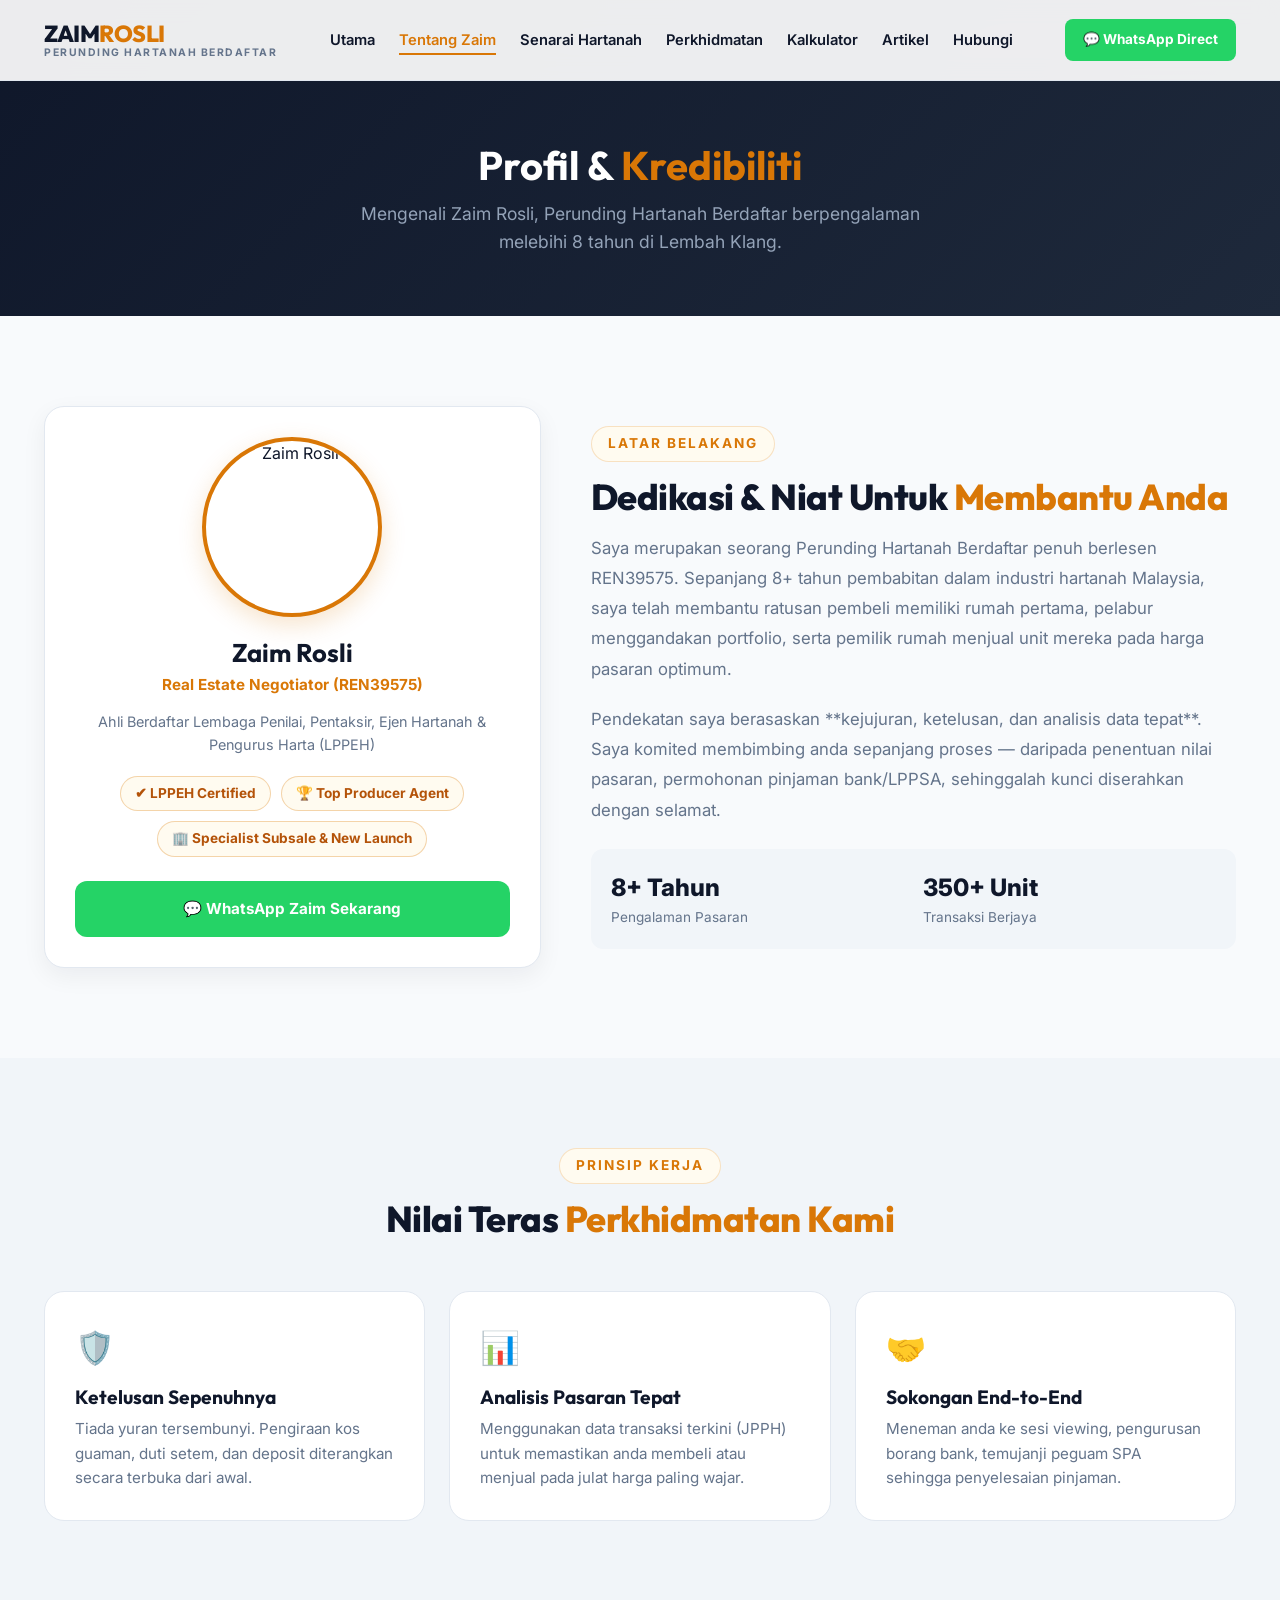
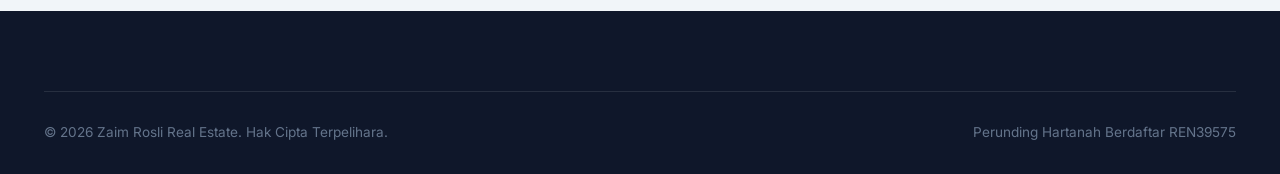
==== about.html @ 0d71c218 "initial commit: Zaim Rosli official 10-page real estate portal" ====
<!DOCTYPE html>
<html lang="ms">
<head>
  <meta charset="UTF-8">
  <meta name="viewport" content="width=device-width, initial-scale=1.0">
  <title>Tentang Zaim Rosli — Perunding Hartanah Berdaftar REN39575</title>
  <meta name="description" content="Biodata, pengalaman dan kredibiliti Zaim Rosli (REN39575) sebagai Perunding Hartanah Berdaftar di Malaysia.">
  <link rel="stylesheet" href="styles.css">
  <style>
    .profile-section {
      display: grid;
      grid-template-columns: 1fr 1.3fr;
      gap: 50px;
      align-items: center;
    }

    .profile-card-box {
      background: var(--bg-surface);
      border: 1px solid var(--border-color);
      border-radius: var(--radius-lg);
      padding: 30px;
      box-shadow: var(--shadow-md);
      text-align: center;
    }

    .profile-avatar-large {
      width: 180px;
      height: 180px;
      border-radius: 50%;
      object-fit: cover;
      margin: 0 auto 20px;
      border: 4px solid var(--accent-gold);
      box-shadow: var(--shadow-gold);
    }

    .cred-badge-list {
      display: flex;
      flex-wrap: wrap;
      gap: 10px;
      justify-content: center;
      margin-top: 20px;
    }

    .cred-badge {
      background: var(--accent-gold-light);
      border: 1px solid rgba(217, 119, 6, 0.3);
      color: var(--accent-gold-hover);
      font-size: 0.85rem;
      font-weight: 700;
      padding: 6px 14px;
      border-radius: var(--radius-full);
    }

    .values-grid {
      display: grid;
      grid-template-columns: repeat(auto-fit, minmax(260px, 1fr));
      gap: 24px;
      margin-top: 40px;
    }

    @media (max-width: 992px) {
      .profile-section {
        grid-template-columns: 1fr;
      }
    }
  </style>
</head>
<body>

  <!-- Site Header -->
  <header class="site-header">
    <div class="container nav-wrapper">
      <a href="index.html" class="logo">
        <span class="logo-main">ZAIM<span>ROSLI</span></span>
        <span class="logo-sub">Perunding Hartanah Berdaftar</span>
      </a>

      <ul class="nav-links">
        <li><a href="index.html" class="nav-link">Utama</a></li>
        <li><a href="about.html" class="nav-link active">Tentang Zaim</a></li>
        <li><a href="properties.html" class="nav-link">Senarai Hartanah</a></li>
        <li><a href="services.html" class="nav-link">Perkhidmatan</a></li>
        <li><a href="calculator.html" class="nav-link">Kalkulator</a></li>
        <li><a href="blog.html" class="nav-link">Artikel</a></li>
        <li><a href="contact.html" class="nav-link">Hubungi</a></li>
      </ul>

      <div class="nav-cta">
        <a href="https://wa.me/60108118559" target="_blank" class="btn btn-whatsapp btn-sm">💬 WhatsApp Direct</a>
        <button class="mobile-nav-toggle" id="mobile-nav-toggle" aria-label="Menu"><span></span><span></span><span></span></button>
      </div>
    </div>
  </header>

  <!-- Mobile Drawer -->
  <div class="mobile-overlay" id="mobile-overlay">
    <div class="mobile-drawer">
      <div class="mobile-drawer-header">
        <div class="logo"><span class="logo-main">ZAIM<span>ROSLI</span></span><span class="logo-sub">REN39575</span></div>
        <button class="mobile-drawer-close" id="mobile-drawer-close">&times;</button>
      </div>
      <ul class="mobile-drawer-links">
        <li><a href="index.html" class="mobile-drawer-link">🏠 Laman Utama</a></li>
        <li><a href="about.html" class="mobile-drawer-link active">👤 Tentang Zaim</a></li>
        <li><a href="properties.html" class="mobile-drawer-link">🏢 Senarai Hartanah</a></li>
        <li><a href="services.html" class="mobile-drawer-link">🛠️ Perkhidmatan</a></li>
        <li><a href="calculator.html" class="mobile-drawer-link">🧮 Kalkulator Legal Fee</a></li>
        <li><a href="blog.html" class="mobile-drawer-link">📰 Panduan & Artikel</a></li>
        <li><a href="testimonials.html" class="mobile-drawer-link">⭐ Testimoni Klien</a></li>
        <li><a href="faq.html" class="mobile-drawer-link">❓ Soalan Lazim FAQ</a></li>
        <li><a href="contact.html" class="mobile-drawer-link">📞 Hubungi Kami</a></li>
      </ul>
    </div>
  </div>

  <!-- Page Hero Banner -->
  <section class="page-hero">
    <div class="container">
      <h1>Profil & <span>Kredibiliti</span></h1>
      <p>Mengenali Zaim Rosli, Perunding Hartanah Berdaftar berpengalaman melebihi 8 tahun di Lembah Klang.</p>
    </div>
  </section>

  <!-- Profile Detail Section -->
  <section class="section">
    <div class="container profile-section">
      <div class="profile-card-box">
        <img src="https://images.unsplash.com/photo-1560250097-0b93528c311a?auto=format&fit=crop&w=600&q=80" alt="Zaim Rosli" class="profile-avatar-large">
        <h2 style="font-size: 1.6rem; margin-bottom: 4px;">Zaim Rosli</h2>
        <p style="color: var(--accent-gold); font-weight: 700; font-size: 0.95rem; margin-bottom: 12px;">Real Estate Negotiator (REN39575)</p>
        <p style="color: var(--text-muted); font-size: 0.9rem;">Ahli Berdaftar Lembaga Penilai, Pentaksir, Ejen Hartanah & Pengurus Harta (LPPEH)</p>
        
        <div class="cred-badge-list">
          <span class="cred-badge">✔ LPPEH Certified</span>
          <span class="cred-badge">🏆 Top Producer Agent</span>
          <span class="cred-badge">🏢 Specialist Subsale & New Launch</span>
        </div>

        <a href="https://wa.me/60108118559" target="_blank" class="btn btn-whatsapp" style="width: 100%; margin-top: 24px;">
          💬 WhatsApp Zaim Sekarang
        </a>
      </div>

      <div>
        <span class="section-subtitle">LATAR BELAKANG</span>
        <h2 class="section-title">Dedikasi & Niat Untuk <span>Membantu Anda</span></h2>
        <p style="font-size: 1.05rem; color: var(--text-muted); margin-bottom: 20px; line-height: 1.8;">
          Saya merupakan seorang Perunding Hartanah Berdaftar penuh berlesen REN39575. Sepanjang 8+ tahun pembabitan dalam industri hartanah Malaysia, saya telah membantu ratusan pembeli memiliki rumah pertama, pelabur menggandakan portfolio, serta pemilik rumah menjual unit mereka pada harga pasaran optimum.
        </p>
        <p style="font-size: 1.05rem; color: var(--text-muted); margin-bottom: 24px; line-height: 1.8;">
          Pendekatan saya berasaskan **kejujuran, ketelusan, dan analisis data tepat**. Saya komited membimbing anda sepanjang proses — daripada penentuan nilai pasaran, permohonan pinjaman bank/LPPSA, sehinggalah kunci diserahkan dengan selamat.
        </p>

        <div style="display: grid; grid-template-columns: 1fr 1fr; gap: 20px; padding: 20px; background: var(--bg-alt); border-radius: var(--radius-md);">
          <div>
            <div style="font-size: 1.5rem; font-weight: 800; color: var(--primary-navy);">8+ Tahun</div>
            <div style="font-size: 0.85rem; color: var(--text-muted);">Pengalaman Pasaran</div>
          </div>
          <div>
            <div style="font-size: 1.5rem; font-weight: 800; color: var(--primary-navy);">350+ Unit</div>
            <div style="font-size: 0.85rem; color: var(--text-muted);">Transaksi Berjaya</div>
          </div>
        </div>
      </div>
    </div>
  </section>

  <!-- Core Values -->
  <section class="section section-alt">
    <div class="container">
      <div class="section-header">
        <span class="section-subtitle">PRINSIP KERJA</span>
        <h2 class="section-title">Nilai Teras <span>Perkhidmatan Kami</span></h2>
      </div>

      <div class="values-grid">
        <div style="background: #fff; padding: 30px; border-radius: var(--radius-lg); border: 1px solid var(--border-color);">
          <div style="font-size: 2rem; margin-bottom: 12px;">🛡️</div>
          <h3 style="font-size: 1.2rem; margin-bottom: 8px;">Ketelusan Sepenuhnya</h3>
          <p style="color: var(--text-muted); font-size: 0.95rem;">Tiada yuran tersembunyi. Pengiraan kos guaman, duti setem, dan deposit diterangkan secara terbuka dari awal.</p>
        </div>
        <div style="background: #fff; padding: 30px; border-radius: var(--radius-lg); border: 1px solid var(--border-color);">
          <div style="font-size: 2rem; margin-bottom: 12px;">📊</div>
          <h3 style="font-size: 1.2rem; margin-bottom: 8px;">Analisis Pasaran Tepat</h3>
          <p style="color: var(--text-muted); font-size: 0.95rem;">Menggunakan data transaksi terkini (JPPH) untuk memastikan anda membeli atau menjual pada julat harga paling wajar.</p>
        </div>
        <div style="background: #fff; padding: 30px; border-radius: var(--radius-lg); border: 1px solid var(--border-color);">
          <div style="font-size: 2rem; margin-bottom: 12px;">🤝</div>
          <h3 style="font-size: 1.2rem; margin-bottom: 8px;">Sokongan End-to-End</h3>
          <p style="color: var(--text-muted); font-size: 0.95rem;">Meneman anda ke sesi viewing, pengurusan borang bank, temujanji peguam SPA sehingga penyelesaian pinjaman.</p>
        </div>
      </div>
    </div>
  </section>

  <!-- Site Footer -->
  <footer class="site-footer">
    <div class="container">
      <div class="footer-bottom">
        <div>&copy; 2026 Zaim Rosli Real Estate. Hak Cipta Terpelihara.</div>
        <div>Perunding Hartanah Berdaftar REN39575</div>
      </div>
    </div>
  </footer>

  <script src="app.js"></script>
</body>
</html>
---- styles.css ----
/* ==========================================================================
   ZAIM ROSLI OFFICIAL REAL ESTATE PORTAL — DESIGN SYSTEM STYLES
   Color Palette: Pure Clean Light (#f8fafc), Slate Charcoal (#0f172a), Warm Gold Accent (#d97706)
   ========================================================================== */

@import url('https://fonts.googleapis.com/css2?family=Inter:wght@300;400;500;600;700;800&family=Outfit:wght@400;500;600;700;800&display=swap');

:root {
  --bg-primary: #f8fafc;
  --bg-surface: #ffffff;
  --bg-surface-elevated: #ffffff;
  --bg-alt: #f1f5f9;
  
  --text-main: #0f172a;
  --text-muted: #64748b;
  --text-light: #94a3b8;
  
  --accent-gold: #d97706;
  --accent-gold-hover: #b45309;
  --accent-gold-light: #fffbf0;
  
  --primary-navy: #0f172a;
  --primary-navy-hover: #1e293b;
  
  --border-color: #e2e8f0;
  --border-focus: #cbd5e1;
  
  --shadow-sm: 0 2px 4px rgba(15, 23, 42, 0.03);
  --shadow-md: 0 8px 24px rgba(15, 23, 42, 0.06);
  --shadow-lg: 0 16px 40px rgba(15, 23, 42, 0.1);
  --shadow-gold: 0 8px 24px rgba(217, 119, 6, 0.2);
  
  --radius-sm: 8px;
  --radius-md: 12px;
  --radius-lg: 20px;
  --radius-full: 9999px;
  
  --transition: all 0.3s cubic-bezier(0.16, 1, 0.3, 1);
  --font-body: 'Inter', -apple-system, BlinkMacSystemFont, sans-serif;
  --font-heading: 'Outfit', sans-serif;
}

/* Reset & Global Base */
*, *::before, *::after {
  box-sizing: border-box;
  margin: 0;
  padding: 0;
}

html {
  scroll-behavior: smooth;
  font-size: 16px;
}

body {
  font-family: var(--font-body);
  background-color: var(--bg-primary);
  color: var(--text-main);
  line-height: 1.6;
  overflow-x: hidden;
  -webkit-font-smoothing: antialiased;
}

h1, h2, h3, h4, h5, h6 {
  font-family: var(--font-heading);
  color: var(--text-main);
  line-height: 1.25;
  font-weight: 700;
}

a {
  color: inherit;
  text-decoration: none;
  transition: var(--transition);
}

img {
  max-width: 100%;
  height: auto;
  display: block;
}

button, input, select, textarea {
  font-family: inherit;
  font-size: inherit;
}

/* Container */
.container {
  width: 100%;
  max-width: 1240px;
  margin: 0 auto;
  padding: 0 24px;
}

/* Section Helper */
.section {
  padding: 90px 0;
}

.section-alt {
  background-color: var(--bg-alt);
}

.section-header {
  text-align: center;
  max-width: 680px;
  margin: 0 auto 50px;
}

.section-subtitle {
  display: inline-block;
  font-size: 0.85rem;
  font-weight: 700;
  text-transform: uppercase;
  letter-spacing: 2px;
  color: var(--accent-gold);
  background: var(--accent-gold-light);
  padding: 6px 16px;
  border-radius: var(--radius-full);
  border: 1px solid rgba(217, 119, 6, 0.2);
  margin-bottom: 12px;
}

.section-title {
  font-size: 2.25rem;
  font-weight: 800;
  color: var(--text-main);
  margin-bottom: 14px;
  letter-spacing: -0.5px;
}

.section-title span {
  color: var(--accent-gold);
}

.section-description {
  font-size: 1.05rem;
  color: var(--text-muted);
}

/* Buttons */
.btn {
  display: inline-flex;
  align-items: center;
  justify-content: center;
  gap: 8px;
  padding: 14px 28px;
  font-weight: 700;
  font-size: 0.95rem;
  border-radius: var(--radius-md);
  border: 2px solid transparent;
  cursor: pointer;
  transition: var(--transition);
  white-space: nowrap;
}

.btn-primary {
  background: var(--primary-navy);
  color: #ffffff;
}

.btn-primary:hover {
  background: var(--primary-navy-hover);
  transform: translateY(-2px);
  box-shadow: var(--shadow-md);
}

.btn-accent {
  background: var(--accent-gold);
  color: #ffffff;
}

.btn-accent:hover {
  background: var(--accent-gold-hover);
  transform: translateY(-2px);
  box-shadow: var(--shadow-gold);
}

.btn-outline {
  background: transparent;
  border-color: var(--border-color);
  color: var(--text-main);
}

.btn-outline:hover {
  border-color: var(--primary-navy);
  background: var(--primary-navy);
  color: #ffffff;
}

.btn-whatsapp {
  background: #25d366;
  color: #ffffff;
}

.btn-whatsapp:hover {
  background: #128c7e;
  transform: translateY(-2px);
  box-shadow: 0 8px 24px rgba(37, 211, 102, 0.3);
}

.btn-sm {
  padding: 8px 16px;
  font-size: 0.85rem;
  border-radius: var(--radius-sm);
}

/* Navigation Bar */
header.site-header {
  position: fixed;
  top: 0;
  left: 0;
  width: 100%;
  z-index: 1000;
  background: rgba(255, 255, 255, 0.92);
  backdrop-filter: blur(12px);
  -webkit-backdrop-filter: blur(12px);
  border-bottom: 1px solid var(--border-color);
  transition: var(--transition);
}

.nav-wrapper {
  display: flex;
  align-items: center;
  justify-content: space-between;
  height: 80px;
}

.logo {
  display: flex;
  flex-direction: column;
  line-height: 1;
}

.logo-main {
  font-family: var(--font-heading);
  font-size: 1.45rem;
  font-weight: 800;
  color: var(--text-main);
  letter-spacing: -0.5px;
}

.logo-main span {
  color: var(--accent-gold);
}

.logo-sub {
  font-size: 0.65rem;
  font-weight: 700;
  text-transform: uppercase;
  letter-spacing: 1.5px;
  color: var(--text-muted);
  margin-top: 3px;
}

.nav-links {
  display: flex;
  align-items: center;
  gap: 24px;
  list-style: none;
}

.nav-link {
  font-size: 0.92rem;
  font-weight: 600;
  color: var(--text-main);
  position: relative;
  padding: 6px 0;
}

.nav-link::after {
  content: '';
  position: absolute;
  bottom: 0;
  left: 0;
  width: 0;
  height: 2px;
  background: var(--accent-gold);
  transition: var(--transition);
}

.nav-link:hover, .nav-link.active {
  color: var(--accent-gold);
}

.nav-link:hover::after, .nav-link.active::after {
  width: 100%;
}

.nav-cta {
  display: flex;
  align-items: center;
  gap: 12px;
}

.mobile-nav-toggle {
  display: none;
  background: none;
  border: none;
  cursor: pointer;
  padding: 8px;
  z-index: 1001;
}

.mobile-nav-toggle span {
  display: block;
  width: 24px;
  height: 2px;
  background: var(--text-main);
  margin: 5px 0;
  transition: var(--transition);
}

/* Mobile Drawer Overlay */
.mobile-overlay {
  position: fixed;
  top: 0;
  left: 0;
  width: 100%;
  height: 100%;
  background: rgba(15, 23, 42, 0.6);
  backdrop-filter: blur(8px);
  z-index: 1002;
  opacity: 0;
  pointer-events: none;
  transition: var(--transition);
}

.mobile-overlay.active {
  opacity: 1;
  pointer-events: auto;
}

.mobile-drawer {
  position: absolute;
  top: 0;
  right: -320px;
  width: 300px;
  height: 100%;
  background: #ffffff;
  padding: 30px 24px;
  display: flex;
  flex-direction: column;
  justify-content: space-between;
  transition: right 0.3s cubic-bezier(0.16, 1, 0.3, 1);
  box-shadow: -10px 0 30px rgba(0,0,0,0.15);
}

.mobile-overlay.active .mobile-drawer {
  right: 0;
}

.mobile-drawer-header {
  display: flex;
  justify-content: space-between;
  align-items: center;
  padding-bottom: 20px;
  border-bottom: 1px solid var(--border-color);
}

.mobile-drawer-close {
  background: none;
  border: none;
  font-size: 1.8rem;
  color: var(--text-muted);
  cursor: pointer;
}

.mobile-drawer-links {
  display: flex;
  flex-direction: column;
  gap: 12px;
  margin-top: 20px;
  list-style: none;
  flex: 1;
  overflow-y: auto;
}

.mobile-drawer-link {
  font-size: 1rem;
  font-weight: 700;
  color: var(--text-main);
  padding: 10px 14px;
  border-radius: var(--radius-sm);
  display: block;
}

.mobile-drawer-link.active, .mobile-drawer-link:hover {
  background: var(--accent-gold-light);
  color: var(--accent-gold);
}

/* Page Header Hero Banner for Inner Pages */
.page-hero {
  padding: 140px 0 60px;
  background: linear-gradient(135deg, #0f172a 0%, #1e293b 100%);
  color: #ffffff;
  text-align: center;
}

.page-hero h1 {
  font-size: 2.5rem;
  color: #ffffff;
  margin-bottom: 10px;
}

.page-hero h1 span {
  color: var(--accent-gold);
}

.page-hero p {
  color: #94a3b8;
  font-size: 1.1rem;
  max-width: 600px;
  margin: 0 auto;
}

/* Property Card Component */
.property-card {
  background: var(--bg-surface);
  border: 1px solid var(--border-color);
  border-radius: var(--radius-lg);
  overflow: hidden;
  transition: var(--transition);
  display: flex;
  flex-direction: column;
  box-shadow: var(--shadow-sm);
}

.property-card:hover {
  transform: translateY(-6px);
  box-shadow: var(--shadow-md);
  border-color: var(--border-focus);
}

.property-thumb-wrap {
  position: relative;
  aspect-ratio: 16 / 10;
  overflow: hidden;
}

.property-thumb {
  width: 100%;
  height: 100%;
  object-fit: cover;
  transition: transform 0.5s ease;
}

.property-card:hover .property-thumb {
  transform: scale(1.05);
}

.property-badge {
  position: absolute;
  top: 14px;
  left: 14px;
  padding: 5px 12px;
  font-size: 0.75rem;
  font-weight: 800;
  border-radius: var(--radius-full);
  text-transform: uppercase;
  letter-spacing: 1px;
}

.badge-sale {
  background: var(--primary-navy);
  color: #ffffff;
}

.badge-rent {
  background: var(--accent-gold);
  color: #ffffff;
}

.property-region-badge {
  position: absolute;
  top: 14px;
  right: 14px;
  padding: 4px 10px;
  font-size: 0.75rem;
  font-weight: 700;
  border-radius: var(--radius-sm);
  background: rgba(15, 23, 42, 0.75);
  color: #ffffff;
  backdrop-filter: blur(4px);
}

.property-content {
  padding: 20px;
  display: flex;
  flex-direction: column;
  flex: 1;
}

.property-price {
  font-family: var(--font-heading);
  font-size: 1.35rem;
  font-weight: 800;
  color: var(--accent-gold);
  margin-bottom: 6px;
}

.property-title {
  font-size: 1.1rem;
  font-weight: 700;
  color: var(--text-main);
  margin-bottom: 8px;
  display: -webkit-box;
  -webkit-line-clamp: 2;
  -webkit-box-orient: vertical;
  overflow: hidden;
}

.property-location {
  font-size: 0.85rem;
  color: var(--text-muted);
  display: flex;
  align-items: center;
  gap: 6px;
  margin-bottom: 16px;
}

.property-specs-row {
  display: flex;
  align-items: center;
  justify-content: space-between;
  padding-top: 14px;
  border-top: 1px solid var(--border-color);
  margin-top: auto;
  font-size: 0.85rem;
  color: var(--text-muted);
  font-weight: 600;
}

.property-spec-item {
  display: flex;
  align-items: center;
  gap: 5px;
}

/* Footer */
footer.site-footer {
  background: var(--primary-navy);
  color: #ffffff;
  padding: 80px 0 30px;
  margin-top: auto;
}

.footer-grid {
  display: grid;
  grid-template-columns: 2fr 1fr 1fr 1.5fr;
  gap: 40px;
  margin-bottom: 60px;
}

.footer-brand p {
  color: #94a3b8;
  margin-top: 16px;
  font-size: 0.95rem;
  max-width: 320px;
}

.footer-title {
  font-size: 1.1rem;
  font-weight: 700;
  color: #ffffff;
  margin-bottom: 20px;
}

.footer-links {
  list-style: none;
  display: flex;
  flex-direction: column;
  gap: 12px;
}

.footer-links a {
  color: #94a3b8;
  font-size: 0.9rem;
}

.footer-links a:hover {
  color: var(--accent-gold);
}

.footer-contact-item {
  display: flex;
  align-items: flex-start;
  gap: 12px;
  color: #94a3b8;
  font-size: 0.9rem;
  margin-bottom: 14px;
}

.footer-bottom {
  padding-top: 30px;
  border-top: 1px solid rgba(255, 255, 255, 0.1);
  display: flex;
  align-items: center;
  justify-content: space-between;
  font-size: 0.85rem;
  color: #64748b;
  flex-wrap: wrap;
  gap: 16px;
}

/* Responsiveness */
@media (max-width: 1100px) {
  .nav-links {
    gap: 16px;
  }
}

@media (max-width: 992px) {
  .footer-grid {
    grid-template-columns: 1fr 1fr;
  }
}

@media (max-width: 900px) {
  .nav-links, .nav-cta .btn {
    display: none;
  }
  
  .mobile-nav-toggle {
    display: block;
  }
}

@media (max-width: 768px) {
  .section {
    padding: 60px 0;
  }
  
  .section-title {
    font-size: 1.75rem;
  }
  
  .footer-grid {
    grid-template-columns: 1fr;
    gap: 30px;
  }
  
  .footer-bottom {
    flex-direction: column;
    text-align: center;
  }
}
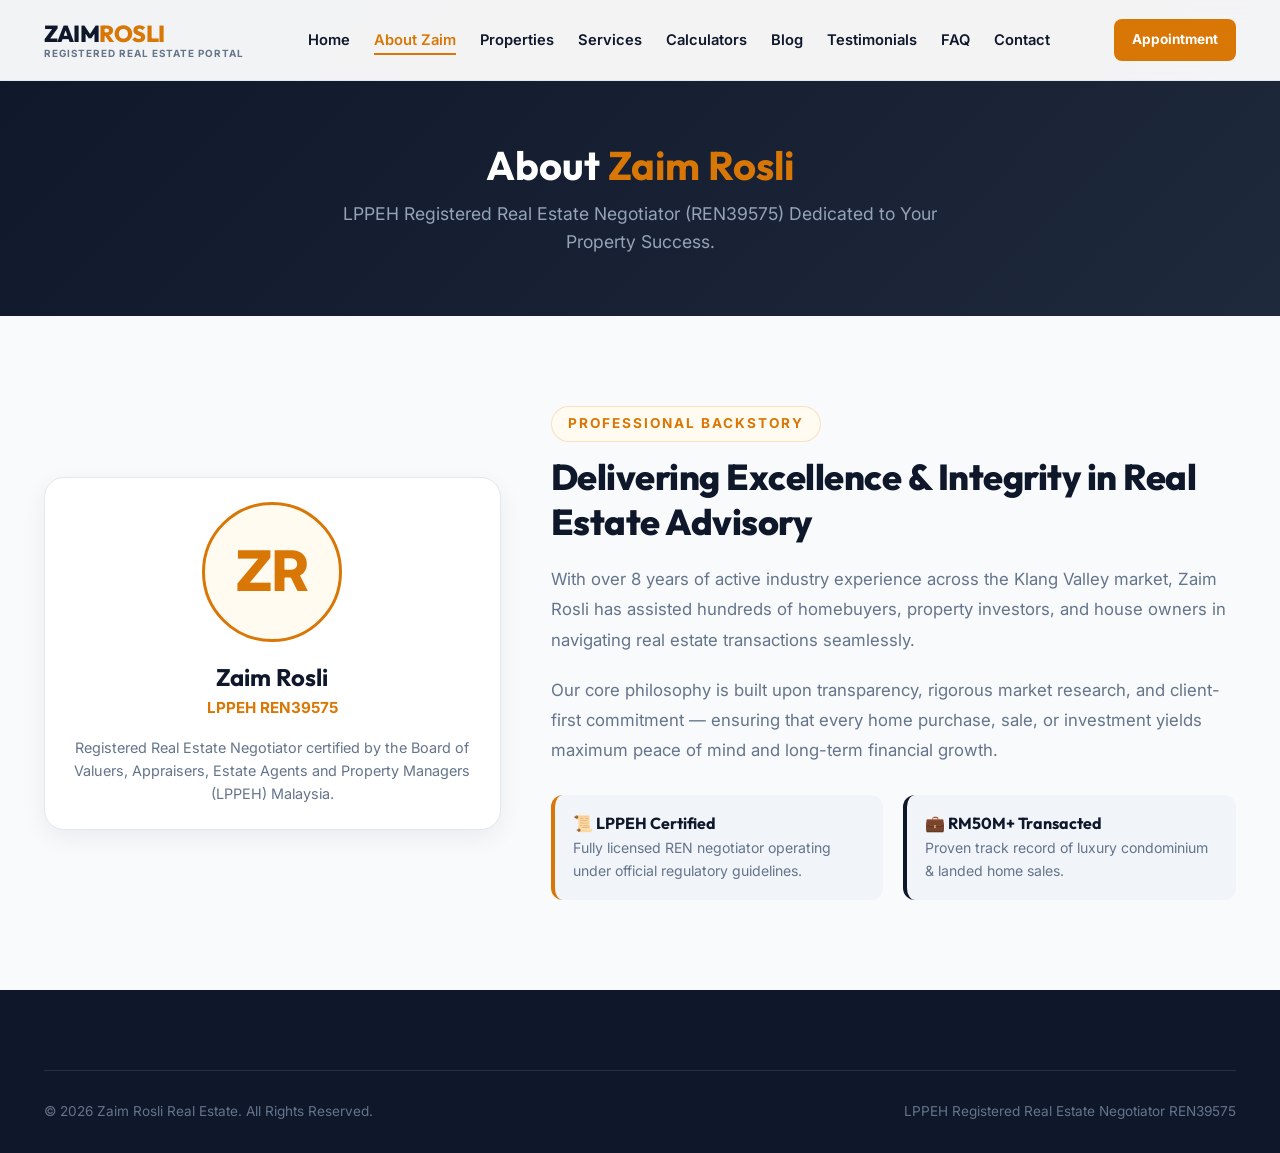
==== commit 3953f2b7: "refactor: translate all 10 pages and admin portal to 100% English & refine login page UI" ====
--- a/about.html
+++ b/about.html
@@ -1,114 +1,66 @@
 <!DOCTYPE html>
-<html lang="ms">
+<html lang="en">
 <head>
   <meta charset="UTF-8">
   <meta name="viewport" content="width=device-width, initial-scale=1.0">
-  <title>Tentang Zaim Rosli — Perunding Hartanah Berdaftar REN39575</title>
-  <meta name="description" content="Biodata, pengalaman dan kredibiliti Zaim Rosli (REN39575) sebagai Perunding Hartanah Berdaftar di Malaysia.">
+  <title>About Zaim Rosli — Registered Real Estate Negotiator REN39575</title>
+  <meta name="description" content="Learn about Zaim Rosli (REN39575), a licensed real estate negotiator specializing in Kuala Lumpur & Selangor residential properties.">
   <link rel="stylesheet" href="styles.css">
-  <style>
-    .profile-section {
-      display: grid;
-      grid-template-columns: 1fr 1.3fr;
-      gap: 50px;
-      align-items: center;
-    }
-
-    .profile-card-box {
-      background: var(--bg-surface);
-      border: 1px solid var(--border-color);
-      border-radius: var(--radius-lg);
-      padding: 30px;
-      box-shadow: var(--shadow-md);
-      text-align: center;
-    }
-
-    .profile-avatar-large {
-      width: 180px;
-      height: 180px;
-      border-radius: 50%;
-      object-fit: cover;
-      margin: 0 auto 20px;
-      border: 4px solid var(--accent-gold);
-      box-shadow: var(--shadow-gold);
-    }
-
-    .cred-badge-list {
-      display: flex;
-      flex-wrap: wrap;
-      gap: 10px;
-      justify-content: center;
-      margin-top: 20px;
-    }
-
-    .cred-badge {
-      background: var(--accent-gold-light);
-      border: 1px solid rgba(217, 119, 6, 0.3);
-      color: var(--accent-gold-hover);
-      font-size: 0.85rem;
-      font-weight: 700;
-      padding: 6px 14px;
-      border-radius: var(--radius-full);
-    }
-
-    .values-grid {
-      display: grid;
-      grid-template-columns: repeat(auto-fit, minmax(260px, 1fr));
-      gap: 24px;
-      margin-top: 40px;
-    }
-
-    @media (max-width: 992px) {
-      .profile-section {
-        grid-template-columns: 1fr;
-      }
-    }
-  </style>
 </head>
 <body>
 
-  <!-- Site Header -->
+  <!-- Site Navigation Header -->
   <header class="site-header">
     <div class="container nav-wrapper">
       <a href="index.html" class="logo">
         <span class="logo-main">ZAIM<span>ROSLI</span></span>
-        <span class="logo-sub">Perunding Hartanah Berdaftar</span>
+        <span class="logo-sub">REGISTERED REAL ESTATE PORTAL</span>
       </a>
 
       <ul class="nav-links">
-        <li><a href="index.html" class="nav-link">Utama</a></li>
-        <li><a href="about.html" class="nav-link active">Tentang Zaim</a></li>
-        <li><a href="properties.html" class="nav-link">Senarai Hartanah</a></li>
-        <li><a href="services.html" class="nav-link">Perkhidmatan</a></li>
-        <li><a href="calculator.html" class="nav-link">Kalkulator</a></li>
-        <li><a href="blog.html" class="nav-link">Artikel</a></li>
-        <li><a href="contact.html" class="nav-link">Hubungi</a></li>
+        <li><a href="index.html" class="nav-link">Home</a></li>
+        <li><a href="about.html" class="nav-link active">About Zaim</a></li>
+        <li><a href="properties.html" class="nav-link">Properties</a></li>
+        <li><a href="services.html" class="nav-link">Services</a></li>
+        <li><a href="calculator.html" class="nav-link">Calculators</a></li>
+        <li><a href="blog.html" class="nav-link">Blog</a></li>
+        <li><a href="testimonials.html" class="nav-link">Testimonials</a></li>
+        <li><a href="faq.html" class="nav-link">FAQ</a></li>
+        <li><a href="contact.html" class="nav-link">Contact</a></li>
       </ul>
 
       <div class="nav-cta">
-        <a href="https://wa.me/60108118559" target="_blank" class="btn btn-whatsapp btn-sm">💬 WhatsApp Direct</a>
-        <button class="mobile-nav-toggle" id="mobile-nav-toggle" aria-label="Menu"><span></span><span></span><span></span></button>
+        <a href="contact.html" class="btn btn-accent btn-sm">Appointment</a>
+        <button class="mobile-nav-toggle" aria-label="Toggle Navigation Menu">
+          <span></span>
+          <span></span>
+          <span></span>
+        </button>
       </div>
     </div>
   </header>
 
-  <!-- Mobile Drawer -->
-  <div class="mobile-overlay" id="mobile-overlay">
+  <!-- Mobile Drawer Overlay -->
+  <div class="mobile-overlay">
     <div class="mobile-drawer">
       <div class="mobile-drawer-header">
-        <div class="logo"><span class="logo-main">ZAIM<span>ROSLI</span></span><span class="logo-sub">REN39575</span></div>
-        <button class="mobile-drawer-close" id="mobile-drawer-close">&times;</button>
+        <div class="logo">
+          <span class="logo-main">ZAIM<span>ROSLI</span></span>
+          <span class="logo-sub">REN39575</span>
+        </div>
+        <button class="mobile-drawer-close">&times;</button>
       </div>
+
       <ul class="mobile-drawer-links">
-        <li><a href="index.html" class="mobile-drawer-link">🏠 Laman Utama</a></li>
-        <li><a href="about.html" class="mobile-drawer-link active">👤 Tentang Zaim</a></li>
-        <li><a href="properties.html" class="mobile-drawer-link">🏢 Senarai Hartanah</a></li>
-        <li><a href="services.html" class="mobile-drawer-link">🛠️ Perkhidmatan</a></li>
-        <li><a href="calculator.html" class="mobile-drawer-link">🧮 Kalkulator Legal Fee</a></li>
-        <li><a href="blog.html" class="mobile-drawer-link">📰 Panduan & Artikel</a></li>
-        <li><a href="testimonials.html" class="mobile-drawer-link">⭐ Testimoni Klien</a></li>
-        <li><a href="faq.html" class="mobile-drawer-link">❓ Soalan Lazim FAQ</a></li>
-        <li><a href="contact.html" class="mobile-drawer-link">📞 Hubungi Kami</a></li>
+        <li><a href="index.html" class="mobile-drawer-link">Home</a></li>
+        <li><a href="about.html" class="mobile-drawer-link active">About Zaim</a></li>
+        <li><a href="properties.html" class="mobile-drawer-link">Properties</a></li>
+        <li><a href="services.html" class="mobile-drawer-link">Services</a></li>
+        <li><a href="calculator.html" class="mobile-drawer-link">Calculators</a></li>
+        <li><a href="blog.html" class="mobile-drawer-link">Blog</a></li>
+        <li><a href="testimonials.html" class="mobile-drawer-link">Testimonials</a></li>
+        <li><a href="faq.html" class="mobile-drawer-link">FAQ</a></li>
+        <li><a href="contact.html" class="mobile-drawer-link">Contact</a></li>
       </ul>
     </div>
   </div>
@@ -116,79 +68,51 @@
   <!-- Page Hero Banner -->
   <section class="page-hero">
     <div class="container">
-      <h1>Profil & <span>Kredibiliti</span></h1>
-      <p>Mengenali Zaim Rosli, Perunding Hartanah Berdaftar berpengalaman melebihi 8 tahun di Lembah Klang.</p>
+      <h1>About <span>Zaim Rosli</span></h1>
+      <p>LPPEH Registered Real Estate Negotiator (REN39575) Dedicated to Your Property Success.</p>
     </div>
   </section>
 
-  <!-- Profile Detail Section -->
+  <!-- Profile Content Section -->
   <section class="section">
-    <div class="container profile-section">
-      <div class="profile-card-box">
-        <img src="https://images.unsplash.com/photo-1560250097-0b93528c311a?auto=format&fit=crop&w=600&q=80" alt="Zaim Rosli" class="profile-avatar-large">
-        <h2 style="font-size: 1.6rem; margin-bottom: 4px;">Zaim Rosli</h2>
-        <p style="color: var(--accent-gold); font-weight: 700; font-size: 0.95rem; margin-bottom: 12px;">Real Estate Negotiator (REN39575)</p>
-        <p style="color: var(--text-muted); font-size: 0.9rem;">Ahli Berdaftar Lembaga Penilai, Pentaksir, Ejen Hartanah & Pengurus Harta (LPPEH)</p>
+    <div class="container">
+      <div style="display: grid; grid-template-columns: 1fr 1.5fr; gap: 50px; align-items: center;">
         
-        <div class="cred-badge-list">
-          <span class="cred-badge">✔ LPPEH Certified</span>
-          <span class="cred-badge">🏆 Top Producer Agent</span>
-          <span class="cred-badge">🏢 Specialist Subsale & New Launch</span>
+        <div>
+          <div style="background: #ffffff; padding: 24px; border-radius: var(--radius-lg); border: 1px solid var(--border-color); box-shadow: var(--shadow-md); text-align: center;">
+            <div style="width: 140px; height: 140px; border-radius: 50%; background: var(--accent-gold-light); margin: 0 auto 20px; display: flex; align-items: center; justify-content: center; font-size: 3.5rem; font-weight: 800; color: var(--accent-gold); border: 3px solid var(--accent-gold);">
+              ZR
+            </div>
+            <h2 style="font-size: 1.5rem; margin-bottom: 4px;">Zaim Rosli</h2>
+            <div style="color: var(--accent-gold); font-weight: 700; font-size: 0.95rem; margin-bottom: 16px;">LPPEH REN39575</div>
+            <p style="color: var(--text-muted); font-size: 0.9rem; line-height: 1.6;">
+              Registered Real Estate Negotiator certified by the Board of Valuers, Appraisers, Estate Agents and Property Managers (LPPEH) Malaysia.
+            </p>
+          </div>
         </div>
 
-        <a href="https://wa.me/60108118559" target="_blank" class="btn btn-whatsapp" style="width: 100%; margin-top: 24px;">
-          💬 WhatsApp Zaim Sekarang
-        </a>
-      </div>
+        <div>
+          <span class="section-subtitle">PROFESSIONAL BACKSTORY</span>
+          <h2 class="section-title" style="margin-bottom: 20px;">Delivering Excellence & Integrity in Real Estate Advisory</h2>
+          <p style="color: var(--text-muted); font-size: 1.05rem; line-height: 1.8; margin-bottom: 20px;">
+            With over 8 years of active industry experience across the Klang Valley market, Zaim Rosli has assisted hundreds of homebuyers, property investors, and house owners in navigating real estate transactions seamlessly.
+          </p>
+          <p style="color: var(--text-muted); font-size: 1.05rem; line-height: 1.8; margin-bottom: 30px;">
+            Our core philosophy is built upon transparency, rigorous market research, and client-first commitment — ensuring that every home purchase, sale, or investment yields maximum peace of mind and long-term financial growth.
+          </p>
 
-      <div>
-        <span class="section-subtitle">LATAR BELAKANG</span>
-        <h2 class="section-title">Dedikasi & Niat Untuk <span>Membantu Anda</span></h2>
-        <p style="font-size: 1.05rem; color: var(--text-muted); margin-bottom: 20px; line-height: 1.8;">
-          Saya merupakan seorang Perunding Hartanah Berdaftar penuh berlesen REN39575. Sepanjang 8+ tahun pembabitan dalam industri hartanah Malaysia, saya telah membantu ratusan pembeli memiliki rumah pertama, pelabur menggandakan portfolio, serta pemilik rumah menjual unit mereka pada harga pasaran optimum.
-        </p>
-        <p style="font-size: 1.05rem; color: var(--text-muted); margin-bottom: 24px; line-height: 1.8;">
-          Pendekatan saya berasaskan **kejujuran, ketelusan, dan analisis data tepat**. Saya komited membimbing anda sepanjang proses — daripada penentuan nilai pasaran, permohonan pinjaman bank/LPPSA, sehinggalah kunci diserahkan dengan selamat.
-        </p>
-
-        <div style="display: grid; grid-template-columns: 1fr 1fr; gap: 20px; padding: 20px; background: var(--bg-alt); border-radius: var(--radius-md);">
-          <div>
-            <div style="font-size: 1.5rem; font-weight: 800; color: var(--primary-navy);">8+ Tahun</div>
-            <div style="font-size: 0.85rem; color: var(--text-muted);">Pengalaman Pasaran</div>
-          </div>
-          <div>
-            <div style="font-size: 1.5rem; font-weight: 800; color: var(--primary-navy);">350+ Unit</div>
-            <div style="font-size: 0.85rem; color: var(--text-muted);">Transaksi Berjaya</div>
+          <div style="display: grid; grid-template-columns: 1fr 1fr; gap: 20px;">
+            <div style="background: var(--bg-alt); padding: 18px; border-radius: var(--radius-md); border-left: 4px solid var(--accent-gold);">
+              <h4 style="font-size: 1rem; margin-bottom: 4px;">📜 LPPEH Certified</h4>
+              <p style="font-size: 0.88rem; color: var(--text-muted);">Fully licensed REN negotiator operating under official regulatory guidelines.</p>
+            </div>
+            <div style="background: var(--bg-alt); padding: 18px; border-radius: var(--radius-md); border-left: 4px solid var(--primary-navy);">
+              <h4 style="font-size: 1rem; margin-bottom: 4px;">💼 RM50M+ Transacted</h4>
+              <p style="font-size: 0.88rem; color: var(--text-muted);">Proven track record of luxury condominium & landed home sales.</p>
+            </div>
           </div>
         </div>
-      </div>
-    </div>
-  </section>
 
-  <!-- Core Values -->
-  <section class="section section-alt">
-    <div class="container">
-      <div class="section-header">
-        <span class="section-subtitle">PRINSIP KERJA</span>
-        <h2 class="section-title">Nilai Teras <span>Perkhidmatan Kami</span></h2>
-      </div>
-
-      <div class="values-grid">
-        <div style="background: #fff; padding: 30px; border-radius: var(--radius-lg); border: 1px solid var(--border-color);">
-          <div style="font-size: 2rem; margin-bottom: 12px;">🛡️</div>
-          <h3 style="font-size: 1.2rem; margin-bottom: 8px;">Ketelusan Sepenuhnya</h3>
-          <p style="color: var(--text-muted); font-size: 0.95rem;">Tiada yuran tersembunyi. Pengiraan kos guaman, duti setem, dan deposit diterangkan secara terbuka dari awal.</p>
-        </div>
-        <div style="background: #fff; padding: 30px; border-radius: var(--radius-lg); border: 1px solid var(--border-color);">
-          <div style="font-size: 2rem; margin-bottom: 12px;">📊</div>
-          <h3 style="font-size: 1.2rem; margin-bottom: 8px;">Analisis Pasaran Tepat</h3>
-          <p style="color: var(--text-muted); font-size: 0.95rem;">Menggunakan data transaksi terkini (JPPH) untuk memastikan anda membeli atau menjual pada julat harga paling wajar.</p>
-        </div>
-        <div style="background: #fff; padding: 30px; border-radius: var(--radius-lg); border: 1px solid var(--border-color);">
-          <div style="font-size: 2rem; margin-bottom: 12px;">🤝</div>
-          <h3 style="font-size: 1.2rem; margin-bottom: 8px;">Sokongan End-to-End</h3>
-          <p style="color: var(--text-muted); font-size: 0.95rem;">Meneman anda ke sesi viewing, pengurusan borang bank, temujanji peguam SPA sehingga penyelesaian pinjaman.</p>
-        </div>
       </div>
     </div>
   </section>
@@ -197,8 +121,8 @@
   <footer class="site-footer">
     <div class="container">
       <div class="footer-bottom">
-        <div>&copy; 2026 Zaim Rosli Real Estate. Hak Cipta Terpelihara.</div>
-        <div>Perunding Hartanah Berdaftar REN39575</div>
+        <div>&copy; 2026 Zaim Rosli Real Estate. All Rights Reserved.</div>
+        <div>LPPEH Registered Real Estate Negotiator REN39575</div>
       </div>
     </div>
   </footer>
--- a/styles.css
+++ b/styles.css
@@ -213,7 +213,7 @@
   left: 0;
   width: 100%;
   z-index: 1000;
-  background: rgba(255, 255, 255, 0.92);
+  background: rgba(255, 255, 255, 0.95);
   backdrop-filter: blur(12px);
   -webkit-backdrop-filter: blur(12px);
   border-bottom: 1px solid var(--border-color);
@@ -230,7 +230,8 @@
 .logo {
   display: flex;
   flex-direction: column;
-  line-height: 1;
+  line-height: 1.1;
+  max-width: 220px;
 }
 
 .logo-main {
@@ -239,6 +240,7 @@
   font-weight: 800;
   color: var(--text-main);
   letter-spacing: -0.5px;
+  white-space: nowrap;
 }
 
 .logo-main span {
@@ -246,12 +248,15 @@
 }
 
 .logo-sub {
-  font-size: 0.65rem;
+  font-size: 0.62rem;
   font-weight: 700;
   text-transform: uppercase;
-  letter-spacing: 1.5px;
+  letter-spacing: 1px;
   color: var(--text-muted);
-  margin-top: 3px;
+  margin-top: 2px;
+  white-space: nowrap;
+  overflow: hidden;
+  text-overflow: ellipsis;
 }
 
 .nav-links {
@@ -299,13 +304,13 @@
   background: none;
   border: none;
   cursor: pointer;
-  padding: 8px;
+  padding: 6px;
   z-index: 1001;
 }
 
 .mobile-nav-toggle span {
   display: block;
-  width: 24px;
+  width: 22px;
   height: 2px;
   background: var(--text-main);
   margin: 5px 0;
@@ -339,7 +344,7 @@
   width: 300px;
   height: 100%;
   background: #ffffff;
-  padding: 30px 24px;
+  padding: 24px 20px;
   display: flex;
   flex-direction: column;
   justify-content: space-between;
@@ -355,7 +360,7 @@
   display: flex;
   justify-content: space-between;
   align-items: center;
-  padding-bottom: 20px;
+  padding-bottom: 16px;
   border-bottom: 1px solid var(--border-color);
 }
 
@@ -370,18 +375,18 @@
 .mobile-drawer-links {
   display: flex;
   flex-direction: column;
-  gap: 12px;
-  margin-top: 20px;
+  gap: 10px;
+  margin-top: 16px;
   list-style: none;
   flex: 1;
   overflow-y: auto;
 }
 
 .mobile-drawer-link {
-  font-size: 1rem;
+  font-size: 0.95rem;
   font-weight: 700;
   color: var(--text-main);
-  padding: 10px 14px;
+  padding: 10px 12px;
   border-radius: var(--radius-sm);
   display: block;
 }
@@ -605,7 +610,10 @@
   gap: 16px;
 }
 
-/* Responsiveness */
+/* ==========================================================================
+   COMPREHENSIVE MOBILE RESPONSIVE OVERRIDES (< 768px & < 480px)
+   ========================================================================== */
+
 @media (max-width: 1100px) {
   .nav-links {
     gap: 16px;
@@ -629,21 +637,181 @@
 }
 
 @media (max-width: 768px) {
+  .container {
+    padding: 0 16px !important;
+  }
+
+  header.site-header {
+    height: 64px !important;
+  }
+
+  .nav-wrapper {
+    height: 64px !important;
+  }
+
+  .logo-main {
+    font-size: 1.15rem !important;
+  }
+
+  .logo-sub {
+    font-size: 0.55rem !important;
+    letter-spacing: 0.5px !important;
+  }
+
   .section {
-    padding: 60px 0;
-  }
-  
+    padding: 44px 0 !important;
+  }
+
+  .section-header {
+    margin-bottom: 28px !important;
+  }
+
   .section-title {
-    font-size: 1.75rem;
-  }
-  
+    font-size: 1.55rem !important;
+    line-height: 1.25 !important;
+  }
+
+  .section-subtitle {
+    font-size: 0.72rem !important;
+    padding: 4px 12px !important;
+    letter-spacing: 1px !important;
+  }
+
+  .section-description {
+    font-size: 0.95rem !important;
+  }
+
+  /* Page Hero for Inner Pages */
+  .page-hero {
+    padding: 95px 0 35px !important;
+  }
+
+  .page-hero h1 {
+    font-size: 1.65rem !important;
+  }
+
+  .page-hero p {
+    font-size: 0.95rem !important;
+  }
+
+  /* Hero Section on Homepage */
+  .hero-section {
+    padding: 95px 0 45px !important;
+  }
+
+  .hero-title {
+    font-size: 1.8rem !important;
+    line-height: 1.2 !important;
+    margin-bottom: 14px !important;
+  }
+
+  .hero-desc {
+    font-size: 0.95rem !important;
+    margin-bottom: 20px !important;
+  }
+
+  .hero-badge {
+    font-size: 0.72rem !important;
+    padding: 4px 10px !important;
+    letter-spacing: 0.5px !important;
+  }
+
+  .search-box {
+    padding: 16px !important;
+    border-radius: 14px !important;
+    margin-top: 10px !important;
+  }
+
+  .stats-section-wrap {
+    margin-top: 15px !important;
+  }
+
+  .search-grid {
+    grid-template-columns: 1fr !important;
+    gap: 10px !important;
+  }
+
+  /* Stats Grid */
+  .stats-grid {
+    grid-template-columns: 1fr 1fr !important;
+    gap: 10px !important;
+    margin-top: 24px !important;
+  }
+
+  .stat-card {
+    padding: 14px 10px !important;
+    border-radius: 12px !important;
+  }
+
+  .stat-number {
+    font-size: 1.35rem !important;
+  }
+
+  .stat-label {
+    font-size: 0.75rem !important;
+  }
+
+  /* Property Cards Grid */
+  .properties-grid, #home-featured-grid, #properties-results-grid {
+    grid-template-columns: 1fr !important;
+    gap: 20px !important;
+  }
+
+  .property-card {
+    border-radius: 14px !important;
+  }
+
+  .property-content {
+    padding: 16px !important;
+  }
+
+  .property-title {
+    font-size: 1rem !important;
+  }
+
+  .property-price {
+    font-size: 1.25rem !important;
+  }
+
+  /* Buttons */
+  .btn {
+    padding: 12px 20px !important;
+    font-size: 0.9rem !important;
+    border-radius: 10px !important;
+  }
+
+  /* Footer */
+  footer.site-footer {
+    padding: 50px 0 24px !important;
+  }
+
   .footer-grid {
-    grid-template-columns: 1fr;
-    gap: 30px;
-  }
-  
+    grid-template-columns: 1fr !important;
+    gap: 28px !important;
+    margin-bottom: 36px !important;
+  }
+
   .footer-bottom {
-    flex-direction: column;
-    text-align: center;
-  }
-}
+    flex-direction: column !alignment: center;
+    text-align: center !important;
+    gap: 10px !important;
+  }
+}
+
+@media (max-width: 480px) {
+  .hero-title {
+    font-size: 1.55rem !important;
+  }
+
+  .section-title {
+    font-size: 1.4rem !important;
+  }
+
+  .stat-number {
+    font-size: 1.25rem !important;
+  }
+
+  .stat-card {
+    padding: 12px 8px !important;
+  }
+}
